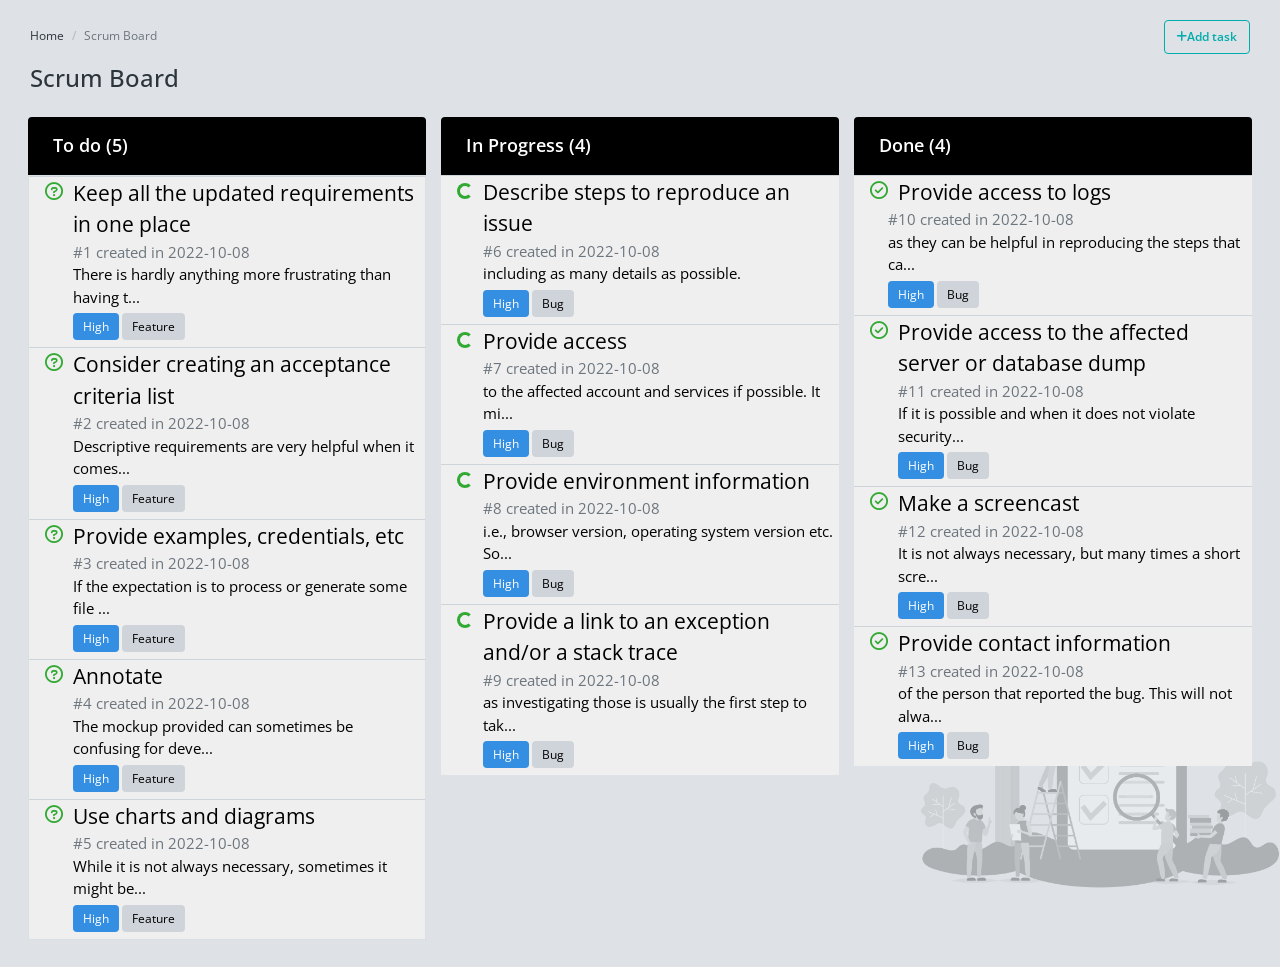
==== index.html @ 462851f8 "finishing first step" ====
<!DOCTYPE html>
<html lang="en" >
<head>
	<meta charset="utf-8" />
	<title>YouCode | Scrum Board</title>
	<meta content="width=device-width, initial-scale=1.0, maximum-scale=1.0, user-scalable=no" name="viewport" />
	<meta content="" name="description" />
	<meta content="" name="author" />
	
	<!-- ================== BEGIN core-css ================== -->
	<link href="https://fonts.googleapis.com/css?family=Open+Sans:300,400,600,700" rel="stylesheet" />
	<link href="assets/css/vendor.min.css" rel="stylesheet" />
	<link href="assets/css/default/app.min.css" rel="stylesheet" />
	<link href="assets/css/style.css" rel="stylesheet" />
	<!-- <link href="https://cdn.jsdelivr.net/npm/bootstrap@5.2.2/dist/css/bootstrap.min.css" rel="stylesheet" integrity="sha384-Zenh87qX5JnK2Jl0vWa8Ck2rdkQ2Bzep5IDxbcnCeuOxjzrPF/et3URy9Bv1WTRi" crossorigin="anonymous"> -->
	<!-- ================== END core-css ================== -->
</head>
<body>
	<!-- BEGIN #app -->
	<div id="app" class="app-without-sidebar">
		<!-- BEGIN #content -->
		<div id="content" class="app-content main-style">
			<div class="d-flex justify-content-between">
				<div>
					<ol class="d-flex breadcrumb">
						<li class="d-flex breadcrumb-item"><a href="javascript:;">Home</a></li>
						<li class="d-flex breadcrumb-item active "> Scrum Board </li>
					</ol>
					<!-- BEGIN page-header -->
					<h1 class="page-header mt-10px">
						Scrum Board 
					</h1>
					<!-- END page-header -->
				</div>
				
				<div class="">
					<button type="button" class="btn btn-outline-success "><i class="fa-solid fa-plus"></i>Add task</button>
				</div>
			</div>
			
			<div class="row">
				<div class="col-12 col-lg-4  p-2 ">
					<div class="p-0">
						<div class="card-header bg-black text-white rounded-top">
							<h4 class="mb-0 p-10px ">To do (<span id="to-do-tasks-count">5</span>)</h4>
						</div>
						<div class="list-group-item p-0" id="to-do-tasks">
							<!-- TO DO TASKS HERE -->
							<button class="d-flex w-100 border-0 border-top ">
								<div class="text-green fs-4">
									<i class="fa-regular fa-circle-question ms-10px"></i>
								</div>
								<div class="">
									<div class="fs-3 ms-10px">Keep all the updated requirements in one place</div>
									<div class="">
										<div class="fs-5 text-gray ms-10px">#1 created in 2022-10-08</div>
										<div class="fs-5 ms-10px" title="There is hardly anything more frustrating than having to look for current requirements in tens of comments under the actual description or having to decide which commenter is actually authorized to change the requirements. The goal here is to keep all the up-to-date requirements and details in the main/primary description of a task. Even though the information in comments may affect initial criteria, just update this primary description accordingly.">There is hardly anything more frustrating than having t...</div>
									</div>
									<div class="m-10px ">
										<span class="bg-blue-500 p-5px px-10px text-white rounded-2">High</span>
										<span class="bg-gray-400 p-5px px-10px text-black rounded-2">Feature</span>
									</div>
								</div>
							</button>
							<button class="d-flex w-100 border-0 border-top">
								<div class="text-green fs-4">
									<i class="fa-regular fa-circle-question ms-10px"></i> 
								</div>
								<div class="ms-10px">
									<div class="fs-3">Consider creating an acceptance criteria list</div>
									<div class="">
										<div class="fs-5 text-gray">#2 created in 2022-10-08</div>
										<div class="fs-5 " title="Descriptive requirements are very helpful when it comes to understanding the context of a problem, yet finally it is good to precisely specify what is expected. Thus the developer will not have to look for the actual requirements in a long, descriptive text but he will be able to easily get to the essence. One might find that sometimes — when acceptance criteria are well defined — there is little or no need for any additional information. Example:
						a) User navigates to “/accounts” and clicks on red download CSV button
						b) Popup appears with two buttons: “This year” and “Last year”
						c) If user clicked on “Last year” download is initiated
						d) CSV downloaded includes following columns…">Descriptive requirements are very helpful when it comes...</div>
									</div>
									<div class="my-10px">
										<span class="bg-blue-500 p-5px px-10px text-white rounded-2">High</span>
										<span class="bg-gray-400 p-5px px-10px text-black rounded-2">Feature</span>
									</div>
								</div>
							</button>
							<button class="d-flex w-100 border-0 border-top">
								<div class="text-green fs-4">
									<i class="fa-regular fa-circle-question ms-10px"></i> 
								</div>
								<div class="ms-10px">
									<div class="fs-3 ">Provide examples, credentials, etc</div>
									<div class="">
										<div class="fs-5 text-gray">#3 created in 2022-10-08</div>
										<div class="fs-5" title="If the expectation is to process or generate some file — attach an example of such a file. If the goal is to integrate what is being developed with some service, ensure your devs have access to this service and its documentation. This list could go on and on — the bottom line is — if there is something that our developer might make use of, try to foresee it and provide them with (access to) it.">If the expectation is to process or generate some file ...</div>
									</div>
									<div class="my-10px">
										<span class="bg-blue-500 p-5px px-10px text-white rounded-2">High</span>
										<span class="bg-gray-400 p-5px px-10px text-black rounded-2">Feature</span>
									</div>
								</div>
							</button>
							<button class="d-flex w-100 border-0 border-top">
								<div class="text-green fs-4">
									<i class="fa-regular fa-circle-question ms-10px"></i> 
								</div>
								<div class="ms-10px">
									<div class="fs-3">Annotate</div>
									<div class="">
										<div class="fs-5 text-gray">#4 created in 2022-10-08</div>
										<div class="fs-5 " title="The mockup provided can sometimes be confusing for developers. Especially if it contains much more content than the scope of the task described. Drop a couple of arrows, outlines and annotations here and there to emphasize what are the important parts of the mockup from the task requirements perspective.">The mockup provided can sometimes be confusing for deve...</div>
									</div>
									<div class="my-10px">
										<span class="bg-blue-500 p-5px px-10px text-white rounded-2">High</span>
										<span class="bg-gray-400 p-5px px-10px text-black rounded-2">Feature</span>
									</div>
								</div>
							</button>
							<button class="d-flex w-100 border-0 border-top">
								<div class="text-green fs-4">
									<i class="fa-regular fa-circle-question ms-10px"></i> 
								</div>
								<div class="ms-10px">
									<div class="fs-3">Use charts and diagrams</div>
									<div class="">
										<div class="fs-5 text-gray">#5 created in 2022-10-08</div>
										<div class="fs-5 " title="While it is not always necessary, sometimes it might be beneficial to prepare a flowchart, a block diagram or some other kind of concept visualization that will render it easy for the developer to comprehend the task and its scope.">While it is not always necessary, sometimes it might be...</div>
									</div>
									<div class="my-10px">
										<span class="bg-blue-500 p-5px px-10px text-white rounded-2">High</span>
										<span class="bg-gray-400 p-5px px-10px text-black rounded-2">Feature</span>
									</div>
								</div>
							</button>
						</div>
					</div>
				</div>
				<div class="col-12 col-lg-4 p-2">
					<div class="">
						<div class="card-header bg-black text-white rounded-top">
							<h4 class="mb-0 p-10px">In Progress (<span id="in-progress-tasks-count">4</span>)</h4>

						</div>
						<div class="" id="in-progress-tasks">
							<!-- IN PROGRESS TASKS HERE -->
							<button class="d-flex w-100 border-0 border-top">
								<div class="text-green fs-4">
									<i class="spinner-border spinner-border-sm ms-10px" role="status"></i> 
								</div>
								<div class="ms-10px">
									<div class="fs-3">Describe steps to reproduce an issue</div>
									<div class="">
										<div class="fs-5 text-gray">#6 created in 2022-10-08</div>
										<div class="fs-5 " title="including as many details as possible.">including as many details as possible.</div>
									</div>
									<div class="my-10px">
										<span class="bg-blue-500 p-5px px-10px text-white rounded-2">High</span>
										<span class="bg-gray-400 p-5px px-10px text-black rounded-2">Bug</span>
									</div>
								</div>
							</button>
							<button class="d-flex w-100 border-0 border-top">
								<div class="text-green fs-4">
									<i class="spinner-border spinner-border-sm ms-10px" role="status"></i> 
								</div>
								<div class="ms-10px">
									<div class="fs-3">Provide access</div>
									<div class="">
										<div class="fs-5 text-gray">#7 created in 2022-10-08</div>
										<div class="fs-5 " title="to the affected account and services if possible. It might be hard to reproduce the exact environment on a local machine.">to the affected account and services if possible. It mi...</div>
									</div>
									<div class="my-10px">
										<span class="bg-blue-500 p-5px px-10px text-white rounded-2">High</span>
										<span class="bg-gray-400 p-5px px-10px text-black rounded-2">Bug</span>
									</div>
								</div>
							</button>
							<button class="d-flex w-100 border-0 border-top">
								<div class="text-green fs-4">
									<i class="spinner-border spinner-border-sm ms-10px" role="status"></i> 
								</div>
								<div class="ms-10px">
									<div class="fs-3">Provide environment information</div>
									<div class="">
										<div class="fs-5 text-gray">#8 created in 2022-10-08</div>
										<div class="fs-5" title="i.e., browser version, operating system version etc. Sometimes a list of installed browser plugins and extensions might be helpful as well.">i.e., browser version, operating system version etc. So...</div>
									</div>
									<div class="my-10px">
										<span class="bg-blue-500 p-5px px-10px text-white rounded-2">High</span>
										<span class="bg-gray-400 p-5px px-10px text-black rounded-2">Bug</span>
									</div>
								</div>
							</button>
							<button class="d-flex w-100 border-0 border-top">
								<div class="text-green fs-4">
									<i class="spinner-border spinner-border-sm ms-10px" role="status"></i> 
								</div>
								<div class="ms-10px">
									<div class="fs-3">Provide a link to an exception and/or a stack trace</div>
									<div class="">
										<div class="fs-5 text-gray">#9 created in 2022-10-08</div>
										<div class="fs-5 " title="as investigating those is usually the first step to take in resolving the problem.">as investigating those is usually the first step to tak...</div>
									</div>
									<div class="my-10px">
										<span class="bg-blue-500 p-5px px-10px text-white rounded-2">High</span>
										<span class="bg-gray-400 p-5px px-10px text-black rounded-2">Bug</span>
									</div>
								</div>
							</button>
						</div>
					</div>
				</div>
				<div class="col-12 col-lg-4 p-2 ">
					<div class="">
						<div class="card-header bg-black text-white">
							<h4 class="mb-0 p-10px">Done (<span id="done-tasks-count">4</span>)</h4>

						</div>
						<div class=" " id="done-tasks">
							<!-- DONE TASKS HERE -->
							<button class="d-flex w-100 border-0 border-top">
								<div class="text-green fs-4">
									<i class="fa-regular fa-circle-check ms-10px"></i>
								</div>
								<div class="">
									<div class="fs-3 ms-10px">Provide access to logs</div>
									<div class="">
										<div class="fs-5 text-gray">#10 created in 2022-10-08</div>
										<div class="fs-5 " title="as they can be helpful in reproducing the steps that caused the problem in the first place.">as they can be helpful in reproducing the steps that ca...</div>
									</div>
									<div class="my-10px">
										<span class="bg-blue-500 p-5px px-10px text-white rounded-2">High</span>
										<span class="bg-gray-400 p-5px px-10px text-black rounded-2">Bug</span>
									</div>
								</div>
							</button>
							<button class="d-flex w-100 border-0 border-top">
								<div class="text-green fs-4">
									<i class="fa-regular fa-circle-check ms-10px"></i>
								</div>
								<div class="ms-10px">
									<div class="fs-3">Provide access to the affected server or database dump</div>
									<div class="">
										<div class="fs-5 text-gray">#11 created in 2022-10-08</div>
										<div class="fs-5 " title="If it is possible and when it does not violate security policies, it is usually helpful for the developer to access the original data that might have played a role in the problem.">If it is possible and when it does not violate security...</div>
									</div>
									<div class="my-10px">
										<span class="bg-blue-500 p-5px px-10px text-white rounded-2">High</span>
										<span class="bg-gray-400 p-5px px-10px text-black rounded-2">Bug</span>
									</div>
								</div>
							</button>
							<button class="d-flex w-100 border-0 border-top">
								<div class="text-green fs-4">
									<i class="fa-regular fa-circle-check ms-10px"></i>
								</div>
								<div class="ms-10px">
									<div class="fs-3">Make a screencast</div>
									<div class="">
										<div class="fs-5 text-gray">#12 created in 2022-10-08</div>
										<div class="fs-5 " title="It is not always necessary, but many times a short screencast (or at least a screenshot) says more than a thousand words. While working on MacOS you can use QuickTime Player for the purpose but there are plenty of tools available for other operating systems as well.">It is not always necessary, but many times a short scre...</div>
									</div>
									<div class="my-10px">
										<span class="bg-blue-500 p-5px px-10px text-white rounded-2">High</span>
										<span class="bg-gray-400 p-5px px-10px text-black rounded-2">Bug</span>
									</div>
								</div>
							</button>
							<button  class="d-flex w-100 border-0 border-top">
								<div class="text-green fs-4">
									<i class="fa-regular fa-circle-check ms-10px"></i>
								</div>
								<div class="ms-10px">
									<div class="fs-3">Provide contact information</div>
									<div class="">
										<div class="fs-5 text-gray">#13 created in 2022-10-08</div>
										<div class="fs-5 " title="of the person that reported the bug. This will not always be possible, but in some cases it might be advantageous and most effective if a developer can have a chat with a person that actually experienced the bug, especially if the steps to reproduce a problem are not deterministic.">of the person that reported the bug. This will not alwa...</div>
									</div>
									<div class="my-10px">
										<span class="bg-blue-500 p-5px px-10px text-white rounded-2">High</span>
										<span class="bg-gray-400 p-5px px-10px text-black rounded-2">Bug</span>
									</div>
								</div>
							</button>
						</div>
					</div>
				</div>
			</div>
		</div>
		<!-- END #content -->
		
		
		<!-- BEGIN scroll-top-btn -->
		<a href="javascript:;" class="btn btn-icon btn-circle btn-success btn-scroll-to-top" data-toggle="scroll-to-top"><i class="fa fa-angle-up"></i></a>
		<!-- END scroll-top-btn -->
	</div>
	<!-- END #app -->
	
	<!-- TASK MODAL -->
	<div class="modal fade" id="modal-task">
		<!-- Modal content goes here -->
	</div>
	
	<!-- ================== BEGIN core-js ================== -->
	<script src="assets/js/vendor.min.js"></script>
	<script src="assets/js/app.min.js"></script>
	<!-- ================== END core-js ================== -->
</body>
</html>
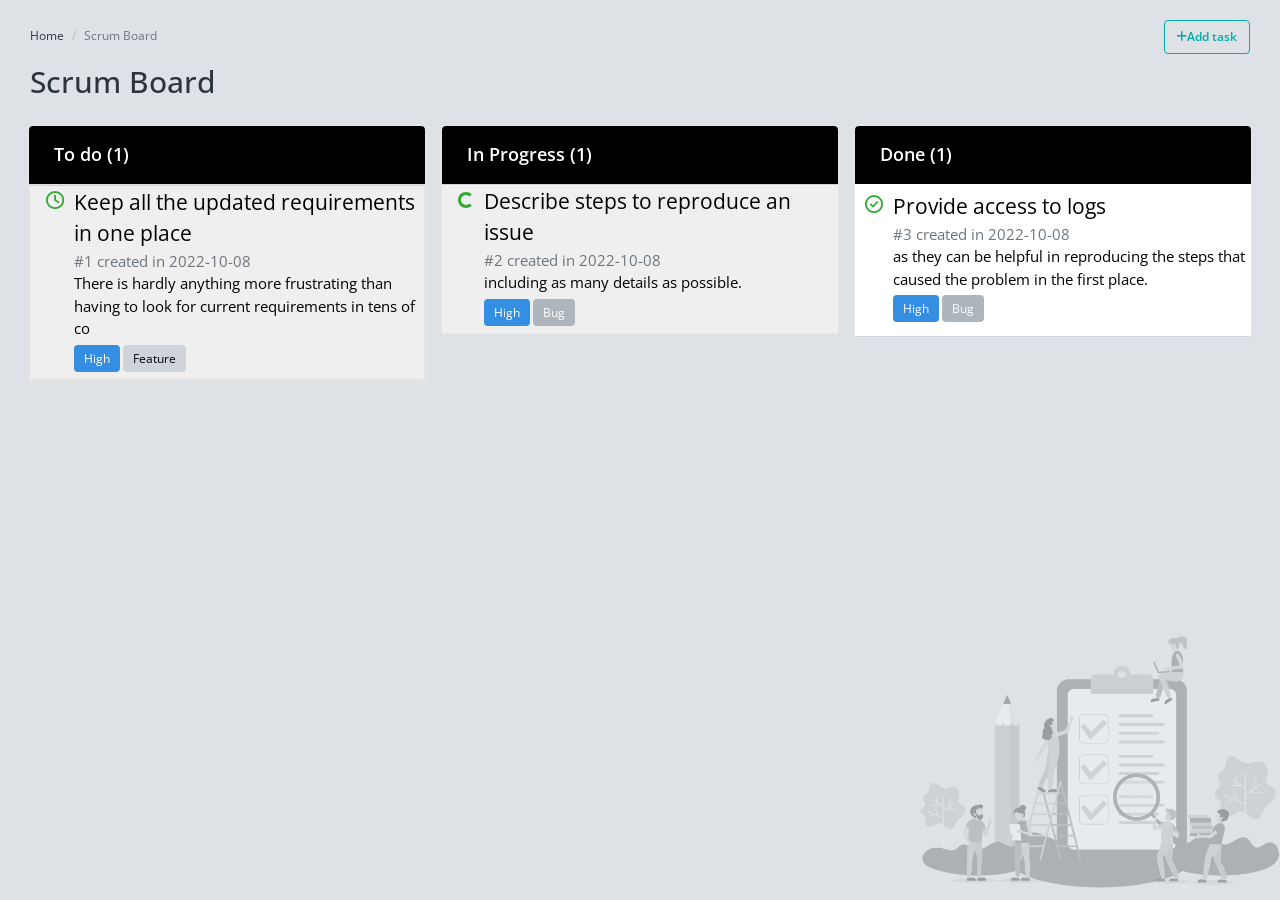
==== commit 870c7683: "scrum-board frontend" ====
--- a/index.html
+++ b/index.html
@@ -1,21 +1,25 @@
 <!DOCTYPE html>
-<html lang="en" >
+<html lang="en">
+
 <head>
 	<meta charset="utf-8" />
 	<title>YouCode | Scrum Board</title>
 	<meta content="width=device-width, initial-scale=1.0, maximum-scale=1.0, user-scalable=no" name="viewport" />
 	<meta content="" name="description" />
 	<meta content="" name="author" />
-	
+
 	<!-- ================== BEGIN core-css ================== -->
 	<link href="https://fonts.googleapis.com/css?family=Open+Sans:300,400,600,700" rel="stylesheet" />
 	<link href="assets/css/vendor.min.css" rel="stylesheet" />
 	<link href="assets/css/default/app.min.css" rel="stylesheet" />
 	<link href="assets/css/style.css" rel="stylesheet" />
+	<link rel="stylesheet" href="path/to/font-awesome/css/font-awesome.min.css">
+
 	<!-- <link href="https://cdn.jsdelivr.net/npm/bootstrap@5.2.2/dist/css/bootstrap.min.css" rel="stylesheet" integrity="sha384-Zenh87qX5JnK2Jl0vWa8Ck2rdkQ2Bzep5IDxbcnCeuOxjzrPF/et3URy9Bv1WTRi" crossorigin="anonymous"> -->
 	<!-- ================== END core-css ================== -->
 </head>
-<body>
+
+<body id="body">
 	<!-- BEGIN #app -->
 	<div id="app" class="app-without-sidebar">
 		<!-- BEGIN #content -->
@@ -27,281 +31,220 @@
 						<li class="d-flex breadcrumb-item active "> Scrum Board </li>
 					</ol>
 					<!-- BEGIN page-header -->
-					<h1 class="page-header mt-10px">
-						Scrum Board 
+					<h1 class="page-header mt-10px fs-1">
+						Scrum Board
 					</h1>
 					<!-- END page-header -->
 				</div>
-				
+
 				<div class="">
-					<button type="button" class="btn btn-outline-success "><i class="fa-solid fa-plus"></i>Add task</button>
-				</div>
-			</div>
-			
+					<button type="button" class="btn btn-outline-success " data-bs-toggle="modal"
+						data-bs-target="#taskBtn"><i class="fa-solid fa-plus"></i>Add task</button>
+				</div>
+			</div>
+
 			<div class="row">
 				<div class="col-12 col-lg-4  p-2 ">
-					<div class="p-0">
-						<div class="card-header bg-black text-white rounded-top">
-							<h4 class="mb-0 p-10px ">To do (<span id="to-do-tasks-count">5</span>)</h4>
+					<div class="card">
+						<div class="card-header bg-black  text-white rounded-top d-flex   ">
+							<h4 class="mb-0 p-10px ">To do (<span id="to-do-tasks-count"></span>)</h4>
+
 						</div>
 						<div class="list-group-item p-0" id="to-do-tasks">
 							<!-- TO DO TASKS HERE -->
-							<button class="d-flex w-100 border-0 border-top ">
-								<div class="text-green fs-4">
-									<i class="fa-regular fa-circle-question ms-10px"></i>
-								</div>
-								<div class="">
-									<div class="fs-3 ms-10px">Keep all the updated requirements in one place</div>
-									<div class="">
-										<div class="fs-5 text-gray ms-10px">#1 created in 2022-10-08</div>
-										<div class="fs-5 ms-10px" title="There is hardly anything more frustrating than having to look for current requirements in tens of comments under the actual description or having to decide which commenter is actually authorized to change the requirements. The goal here is to keep all the up-to-date requirements and details in the main/primary description of a task. Even though the information in comments may affect initial criteria, just update this primary description accordingly.">There is hardly anything more frustrating than having t...</div>
-									</div>
-									<div class="m-10px ">
-										<span class="bg-blue-500 p-5px px-10px text-white rounded-2">High</span>
-										<span class="bg-gray-400 p-5px px-10px text-black rounded-2">Feature</span>
-									</div>
-								</div>
-							</button>
-							<button class="d-flex w-100 border-0 border-top">
-								<div class="text-green fs-4">
-									<i class="fa-regular fa-circle-question ms-10px"></i> 
-								</div>
-								<div class="ms-10px">
-									<div class="fs-3">Consider creating an acceptance criteria list</div>
-									<div class="">
-										<div class="fs-5 text-gray">#2 created in 2022-10-08</div>
-										<div class="fs-5 " title="Descriptive requirements are very helpful when it comes to understanding the context of a problem, yet finally it is good to precisely specify what is expected. Thus the developer will not have to look for the actual requirements in a long, descriptive text but he will be able to easily get to the essence. One might find that sometimes — when acceptance criteria are well defined — there is little or no need for any additional information. Example:
-						a) User navigates to “/accounts” and clicks on red download CSV button
-						b) Popup appears with two buttons: “This year” and “Last year”
-						c) If user clicked on “Last year” download is initiated
-						d) CSV downloaded includes following columns…">Descriptive requirements are very helpful when it comes...</div>
-									</div>
-									<div class="my-10px">
-										<span class="bg-blue-500 p-5px px-10px text-white rounded-2">High</span>
-										<span class="bg-gray-400 p-5px px-10px text-black rounded-2">Feature</span>
-									</div>
-								</div>
-							</button>
-							<button class="d-flex w-100 border-0 border-top">
-								<div class="text-green fs-4">
-									<i class="fa-regular fa-circle-question ms-10px"></i> 
-								</div>
-								<div class="ms-10px">
-									<div class="fs-3 ">Provide examples, credentials, etc</div>
-									<div class="">
-										<div class="fs-5 text-gray">#3 created in 2022-10-08</div>
-										<div class="fs-5" title="If the expectation is to process or generate some file — attach an example of such a file. If the goal is to integrate what is being developed with some service, ensure your devs have access to this service and its documentation. This list could go on and on — the bottom line is — if there is something that our developer might make use of, try to foresee it and provide them with (access to) it.">If the expectation is to process or generate some file ...</div>
-									</div>
-									<div class="my-10px">
-										<span class="bg-blue-500 p-5px px-10px text-white rounded-2">High</span>
-										<span class="bg-gray-400 p-5px px-10px text-black rounded-2">Feature</span>
-									</div>
-								</div>
-							</button>
-							<button class="d-flex w-100 border-0 border-top">
-								<div class="text-green fs-4">
-									<i class="fa-regular fa-circle-question ms-10px"></i> 
-								</div>
-								<div class="ms-10px">
-									<div class="fs-3">Annotate</div>
-									<div class="">
-										<div class="fs-5 text-gray">#4 created in 2022-10-08</div>
-										<div class="fs-5 " title="The mockup provided can sometimes be confusing for developers. Especially if it contains much more content than the scope of the task described. Drop a couple of arrows, outlines and annotations here and there to emphasize what are the important parts of the mockup from the task requirements perspective.">The mockup provided can sometimes be confusing for deve...</div>
-									</div>
-									<div class="my-10px">
-										<span class="bg-blue-500 p-5px px-10px text-white rounded-2">High</span>
-										<span class="bg-gray-400 p-5px px-10px text-black rounded-2">Feature</span>
-									</div>
-								</div>
-							</button>
-							<button class="d-flex w-100 border-0 border-top">
-								<div class="text-green fs-4">
-									<i class="fa-regular fa-circle-question ms-10px"></i> 
-								</div>
-								<div class="ms-10px">
-									<div class="fs-3">Use charts and diagrams</div>
-									<div class="">
-										<div class="fs-5 text-gray">#5 created in 2022-10-08</div>
-										<div class="fs-5 " title="While it is not always necessary, sometimes it might be beneficial to prepare a flowchart, a block diagram or some other kind of concept visualization that will render it easy for the developer to comprehend the task and its scope.">While it is not always necessary, sometimes it might be...</div>
-									</div>
-									<div class="my-10px">
-										<span class="bg-blue-500 p-5px px-10px text-white rounded-2">High</span>
-										<span class="bg-gray-400 p-5px px-10px text-black rounded-2">Feature</span>
-									</div>
-								</div>
-							</button>
 						</div>
 					</div>
 				</div>
 				<div class="col-12 col-lg-4 p-2">
-					<div class="">
+					<div class="card">
 						<div class="card-header bg-black text-white rounded-top">
-							<h4 class="mb-0 p-10px">In Progress (<span id="in-progress-tasks-count">4</span>)</h4>
+							<h4 class="mb-0 p-10px">In Progress (<span id="in-progress-tasks-count"></span>)</h4>
 
 						</div>
 						<div class="" id="in-progress-tasks">
 							<!-- IN PROGRESS TASKS HERE -->
-							<button class="d-flex w-100 border-0 border-top">
-								<div class="text-green fs-4">
-									<i class="spinner-border spinner-border-sm ms-10px" role="status"></i> 
-								</div>
-								<div class="ms-10px">
-									<div class="fs-3">Describe steps to reproduce an issue</div>
-									<div class="">
-										<div class="fs-5 text-gray">#6 created in 2022-10-08</div>
-										<div class="fs-5 " title="including as many details as possible.">including as many details as possible.</div>
-									</div>
-									<div class="my-10px">
-										<span class="bg-blue-500 p-5px px-10px text-white rounded-2">High</span>
-										<span class="bg-gray-400 p-5px px-10px text-black rounded-2">Bug</span>
-									</div>
-								</div>
-							</button>
-							<button class="d-flex w-100 border-0 border-top">
-								<div class="text-green fs-4">
-									<i class="spinner-border spinner-border-sm ms-10px" role="status"></i> 
-								</div>
-								<div class="ms-10px">
-									<div class="fs-3">Provide access</div>
-									<div class="">
-										<div class="fs-5 text-gray">#7 created in 2022-10-08</div>
-										<div class="fs-5 " title="to the affected account and services if possible. It might be hard to reproduce the exact environment on a local machine.">to the affected account and services if possible. It mi...</div>
-									</div>
-									<div class="my-10px">
-										<span class="bg-blue-500 p-5px px-10px text-white rounded-2">High</span>
-										<span class="bg-gray-400 p-5px px-10px text-black rounded-2">Bug</span>
-									</div>
-								</div>
-							</button>
-							<button class="d-flex w-100 border-0 border-top">
-								<div class="text-green fs-4">
-									<i class="spinner-border spinner-border-sm ms-10px" role="status"></i> 
-								</div>
-								<div class="ms-10px">
-									<div class="fs-3">Provide environment information</div>
-									<div class="">
-										<div class="fs-5 text-gray">#8 created in 2022-10-08</div>
-										<div class="fs-5" title="i.e., browser version, operating system version etc. Sometimes a list of installed browser plugins and extensions might be helpful as well.">i.e., browser version, operating system version etc. So...</div>
-									</div>
-									<div class="my-10px">
-										<span class="bg-blue-500 p-5px px-10px text-white rounded-2">High</span>
-										<span class="bg-gray-400 p-5px px-10px text-black rounded-2">Bug</span>
-									</div>
-								</div>
-							</button>
-							<button class="d-flex w-100 border-0 border-top">
-								<div class="text-green fs-4">
-									<i class="spinner-border spinner-border-sm ms-10px" role="status"></i> 
-								</div>
-								<div class="ms-10px">
-									<div class="fs-3">Provide a link to an exception and/or a stack trace</div>
-									<div class="">
-										<div class="fs-5 text-gray">#9 created in 2022-10-08</div>
-										<div class="fs-5 " title="as investigating those is usually the first step to take in resolving the problem.">as investigating those is usually the first step to tak...</div>
-									</div>
-									<div class="my-10px">
-										<span class="bg-blue-500 p-5px px-10px text-white rounded-2">High</span>
-										<span class="bg-gray-400 p-5px px-10px text-black rounded-2">Bug</span>
-									</div>
-								</div>
-							</button>
 						</div>
 					</div>
 				</div>
 				<div class="col-12 col-lg-4 p-2 ">
-					<div class="">
-						<div class="card-header bg-black text-white">
-							<h4 class="mb-0 p-10px">Done (<span id="done-tasks-count">4</span>)</h4>
+					<div class="card">
+						<div class="card-header bg-black text-white rounded-top">
+							<h4 class="mb-0 p-10px">Done (<span id="done-tasks-count"></span>)</h4>
 
 						</div>
 						<div class=" " id="done-tasks">
 							<!-- DONE TASKS HERE -->
-							<button class="d-flex w-100 border-0 border-top">
-								<div class="text-green fs-4">
-									<i class="fa-regular fa-circle-check ms-10px"></i>
-								</div>
-								<div class="">
-									<div class="fs-3 ms-10px">Provide access to logs</div>
-									<div class="">
-										<div class="fs-5 text-gray">#10 created in 2022-10-08</div>
-										<div class="fs-5 " title="as they can be helpful in reproducing the steps that caused the problem in the first place.">as they can be helpful in reproducing the steps that ca...</div>
-									</div>
-									<div class="my-10px">
-										<span class="bg-blue-500 p-5px px-10px text-white rounded-2">High</span>
-										<span class="bg-gray-400 p-5px px-10px text-black rounded-2">Bug</span>
-									</div>
-								</div>
-							</button>
-							<button class="d-flex w-100 border-0 border-top">
-								<div class="text-green fs-4">
-									<i class="fa-regular fa-circle-check ms-10px"></i>
-								</div>
-								<div class="ms-10px">
-									<div class="fs-3">Provide access to the affected server or database dump</div>
-									<div class="">
-										<div class="fs-5 text-gray">#11 created in 2022-10-08</div>
-										<div class="fs-5 " title="If it is possible and when it does not violate security policies, it is usually helpful for the developer to access the original data that might have played a role in the problem.">If it is possible and when it does not violate security...</div>
-									</div>
-									<div class="my-10px">
-										<span class="bg-blue-500 p-5px px-10px text-white rounded-2">High</span>
-										<span class="bg-gray-400 p-5px px-10px text-black rounded-2">Bug</span>
-									</div>
-								</div>
-							</button>
-							<button class="d-flex w-100 border-0 border-top">
-								<div class="text-green fs-4">
-									<i class="fa-regular fa-circle-check ms-10px"></i>
-								</div>
-								<div class="ms-10px">
-									<div class="fs-3">Make a screencast</div>
-									<div class="">
-										<div class="fs-5 text-gray">#12 created in 2022-10-08</div>
-										<div class="fs-5 " title="It is not always necessary, but many times a short screencast (or at least a screenshot) says more than a thousand words. While working on MacOS you can use QuickTime Player for the purpose but there are plenty of tools available for other operating systems as well.">It is not always necessary, but many times a short scre...</div>
-									</div>
-									<div class="my-10px">
-										<span class="bg-blue-500 p-5px px-10px text-white rounded-2">High</span>
-										<span class="bg-gray-400 p-5px px-10px text-black rounded-2">Bug</span>
-									</div>
-								</div>
-							</button>
-							<button  class="d-flex w-100 border-0 border-top">
-								<div class="text-green fs-4">
-									<i class="fa-regular fa-circle-check ms-10px"></i>
-								</div>
-								<div class="ms-10px">
-									<div class="fs-3">Provide contact information</div>
-									<div class="">
-										<div class="fs-5 text-gray">#13 created in 2022-10-08</div>
-										<div class="fs-5 " title="of the person that reported the bug. This will not always be possible, but in some cases it might be advantageous and most effective if a developer can have a chat with a person that actually experienced the bug, especially if the steps to reproduce a problem are not deterministic.">of the person that reported the bug. This will not alwa...</div>
-									</div>
-									<div class="my-10px">
-										<span class="bg-blue-500 p-5px px-10px text-white rounded-2">High</span>
-										<span class="bg-gray-400 p-5px px-10px text-black rounded-2">Bug</span>
-									</div>
-								</div>
-							</button>
 						</div>
 					</div>
 				</div>
 			</div>
 		</div>
 		<!-- END #content -->
-		
-		
+
+
 		<!-- BEGIN scroll-top-btn -->
-		<a href="javascript:;" class="btn btn-icon btn-circle btn-success btn-scroll-to-top" data-toggle="scroll-to-top"><i class="fa fa-angle-up"></i></a>
+		<a href="javascript:;" class="btn btn-icon btn-circle btn-success btn-scroll-to-top"
+			data-toggle="scroll-to-top"><i class="fa fa-angle-up"></i></a>
 		<!-- END scroll-top-btn -->
 	</div>
 	<!-- END #app -->
-	
+
 	<!-- TASK MODAL -->
-	<div class="modal fade" id="modal-task">
-		<!-- Modal content goes here -->
-	</div>
-	
-	<!-- ================== BEGIN core-js ================== -->
-	<script src="assets/js/vendor.min.js"></script>
-	<script src="assets/js/app.min.js"></script>
-	<!-- ================== END core-js ================== -->
+	<div class="modal fade" id="taskBtn" tabindex="-1" aria-labelledby="exampleModalLabel" aria-hidden="true">
+		<div class="modal-dialog">
+			<div class="modal-content">
+				<div class="modal-header">
+					<h5 class="modal-title" id="exampleModalLabel"></h5>
+					<button type="button" class="btn-close" data-bs-dismiss="modal" aria-label="Close"></button>
+				</div>
+				<div class="modal-body">
+				<form name="add" id="myForm">
+						<div class="mb-3">
+							<label for="TextInput" class="form-label">Title</label>
+							<input id="tle" type="text" class="form-control">
+
+							<label for="TextInput" class="form-label">Type</label>
+							<div class="form-check">
+								<input id="Feature" class="form-check-input" type="radio" name="flexRadioDefault"
+									id="flexRadioDefault1">
+								<label class="form-check-label" for="flexRadioDefault1">
+									Feature
+								</label>
+							</div>
+							<div class="form-check">
+								<input id="Bug" class="form-check-input" type="radio" name="flexRadioDefault"
+									id="flexRadioDefault2" checked>
+								<label class="form-check-label" for="flexRadioDefault2">
+									Bug
+								</label>
+							</div>
+						</div>
+
+						<label for="TextInput" class="form-label">Priority</label>
+						<select id="pty" class="form-select" aria-label="Default select example">
+							<option value="High" selected>High</option>
+							<option value="Low">Low</option>
+							<option value="Medium">Medium</option>
+							<option value="Critacle">Critacle</option>
+
+						</select>
+
+						<label for="TextInput" class="form-label">Status</label>
+						<select id="sts" class="form-select" aria-label="Default select example">
+							<option value="To Do" selected>To Do</option>
+							<option value="In Progress">In Progress</option>
+							<option value="Done">Done</option>
+						</select>
+
+						<form>
+							<div class="row form-group">
+								<label for="date" class="col-sm-1 col-form-label">Date</label>
+								<div class="col-sm-12">
+									<div class="input-group date" id="datepicker">
+										<input id="dte" type="date" class="form-control">
+										<span class="input-group-append">
+
+										</span>
+									</div>
+								</div>
+							</div>
+						</form>
+
+						<div class="mb-3">
+							<label for="exampleFormControlTextarea1" class="form-label">Description</label>
+							<textarea  class="form-control" id="desc" rows="7"></textarea>
+						</div>
+				</form>
+					<div class="modal-footer">
+						<button type="button" class="btn btn-secondary" data-bs-dismiss="modal">Close</button>
+						<button id="sv" type="submit" class="btn btn-primary" data-bs-dismiss="modal">Save</button>
+					</div>
+				</div>
+				</div>
+			</div>
+		</div>
+
+		<!--==================edit&delete/modal=============-->
+		<div class="modal fade" id="taskBtn1" tabindex="-1" aria-labelledby="exampleModalLabel" aria-hidden="true">
+			<div class="modal-dialog">
+				<div class="modal-content">
+					<div class="modal-header">
+						<h5 class="modal-title" id="exampleModalLabel"></h5>
+						<button type="button" class="btn-close" data-bs-dismiss="modal" aria-label="Close"></button>
+					</div>
+					<div class="modal-body">
+						<form name="myForm" id="myForm">
+						<div class="mb-3">
+							<label for="TextInput" class="form-label">Title</label>
+							<input id="tle_1" type="text" class="form-control" id="TextInput">
+	
+							<label for="TextInput" class="form-label">Type</label>
+							<div class="form-check">
+								<input id="feature1" class="form-check-input" type="radio" name="flexRadioDefault"
+									id="flexRadioDefault1">
+								<label class="form-check-label" for="flexRadioDefault1">
+									Feature
+								</label>
+							</div>
+							<div class="form-check">
+								<input id="bug1" class="form-check-input" type="radio" name="flexRadioDefault"
+									id="flexRadioDefault2" checked>
+								<label class="form-check-label" for="flexRadioDefault2">
+									Bug
+								</label>
+							</div>
+						</div>
+	
+						<label for="TextInput" class="form-label">Priority</label>
+						<select id="pty1" class="form-select" aria-label="Default select example">
+							<option selected>Please select</option>
+							<option value="High">High</option>
+							<option value="Low">Low</option>
+							<option value="Medium">Medium</option>
+							<option value="Critacle">Critacle</option>
+	
+						</select>
+	
+						<label for="TextInput" class="form-label">Status</label>
+						<select id="sts1" class="form-select" aria-label="Default select example">
+							<option selected>Please select</option>
+							<option value="To Do">To Do</option>
+							<option value="In Progress">In Progress</option>
+							<option value="Done">Done</option>
+						</select>
+	
+						<form>
+							<div class="row form-group">
+								<label for="date" class="col-sm-1 col-form-label">Date</label>
+								<div class="col-sm-12">
+									<div class="input-group date" id="datepicker">
+										<input id="dte1" type="date" class="form-control">
+										<span class="input-group-append">
+	
+										</span>
+									</div>
+								</div>
+							</div>
+						</form>
+	
+						<div class="mb-3">
+							<label for="exampleFormControlTextarea1" class="form-label">Description</label>
+							<textarea  class="form-control" id="desc1" rows="7"></textarea>
+						</div>
+					</form>
+						<div class="modal-footer" id="modal-footer1">
+							
+						</div>
+					</div>
+					</div>
+				</div>
+			</div>
+		<!-- ================== BEGIN core-js ================== -->
+		<script src="assets/js/vendor.min.js"></script>
+		<script src="assets/js/app.min.js"></script>
+		<script src="./data.js"></script>
+		<script src="./editing.js"></script>
+		<!-- ================== END core-js ================== -->
 </body>
+
 </html>
